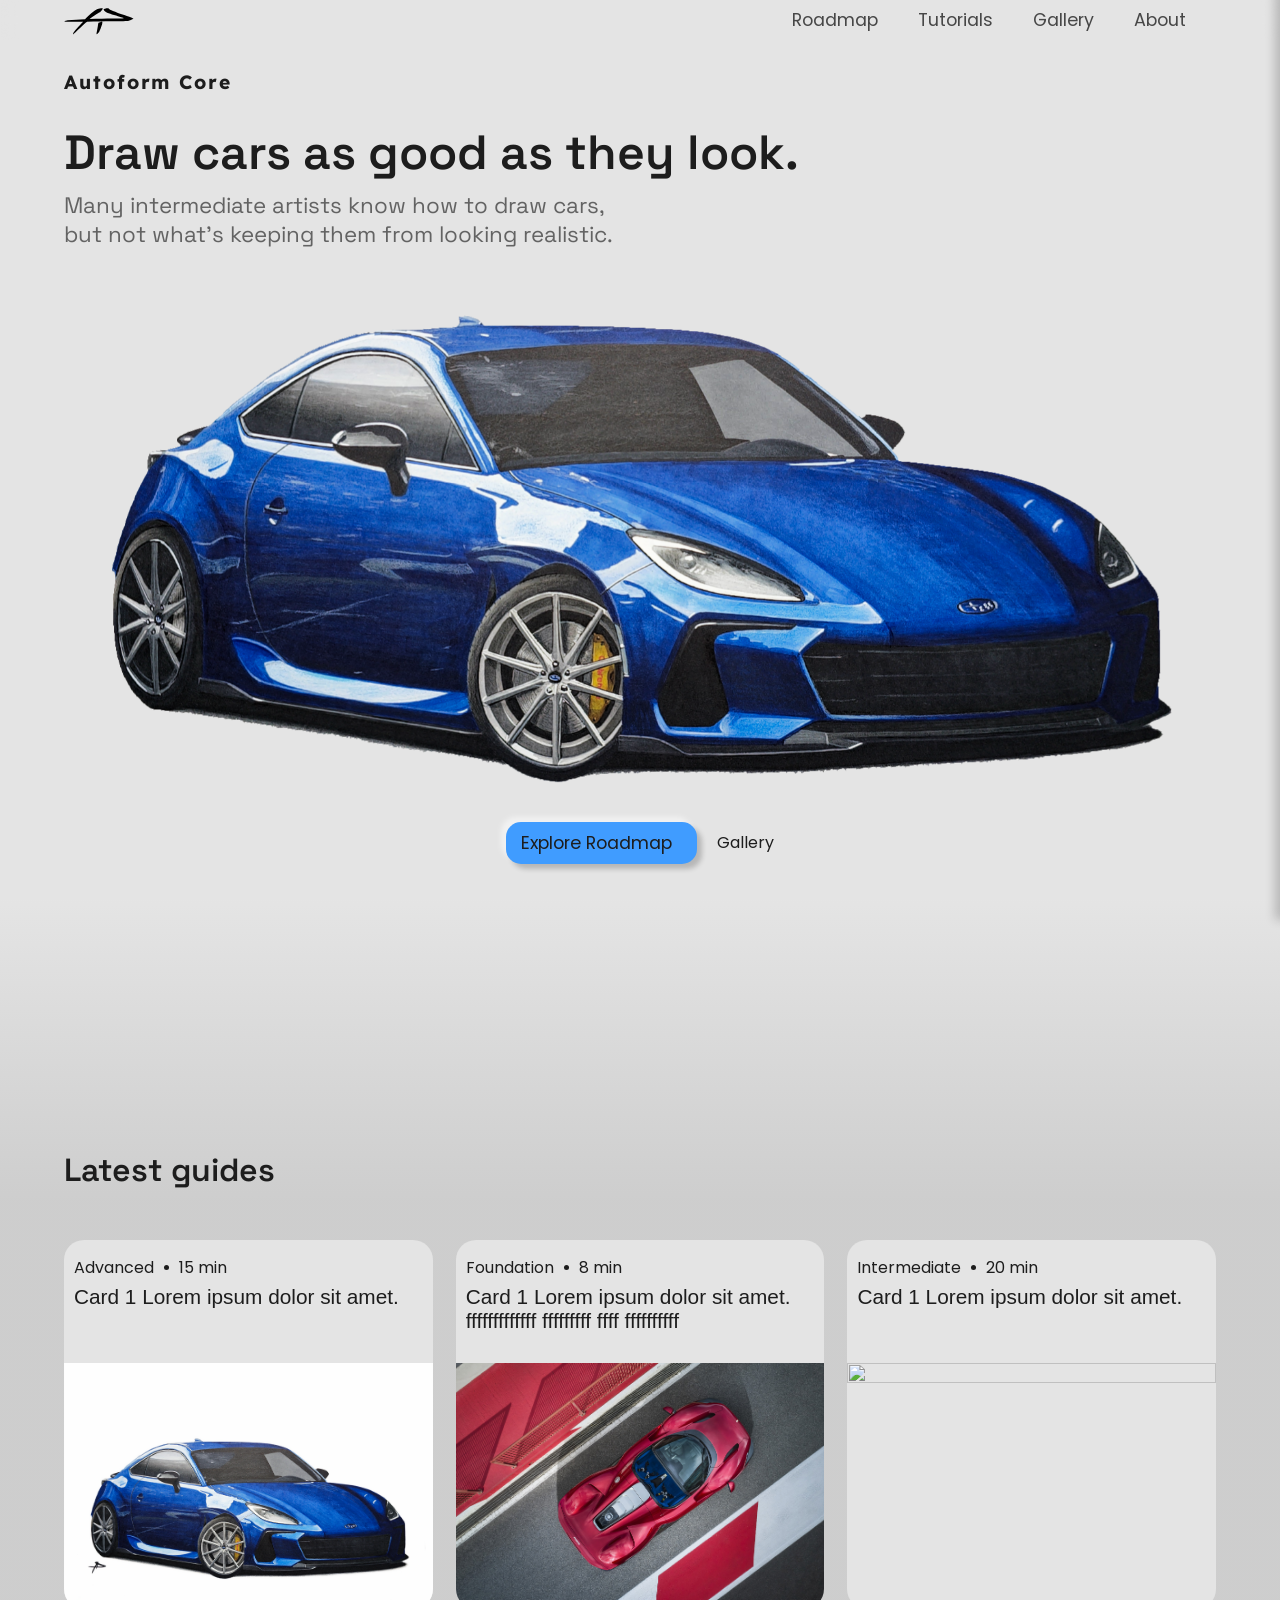
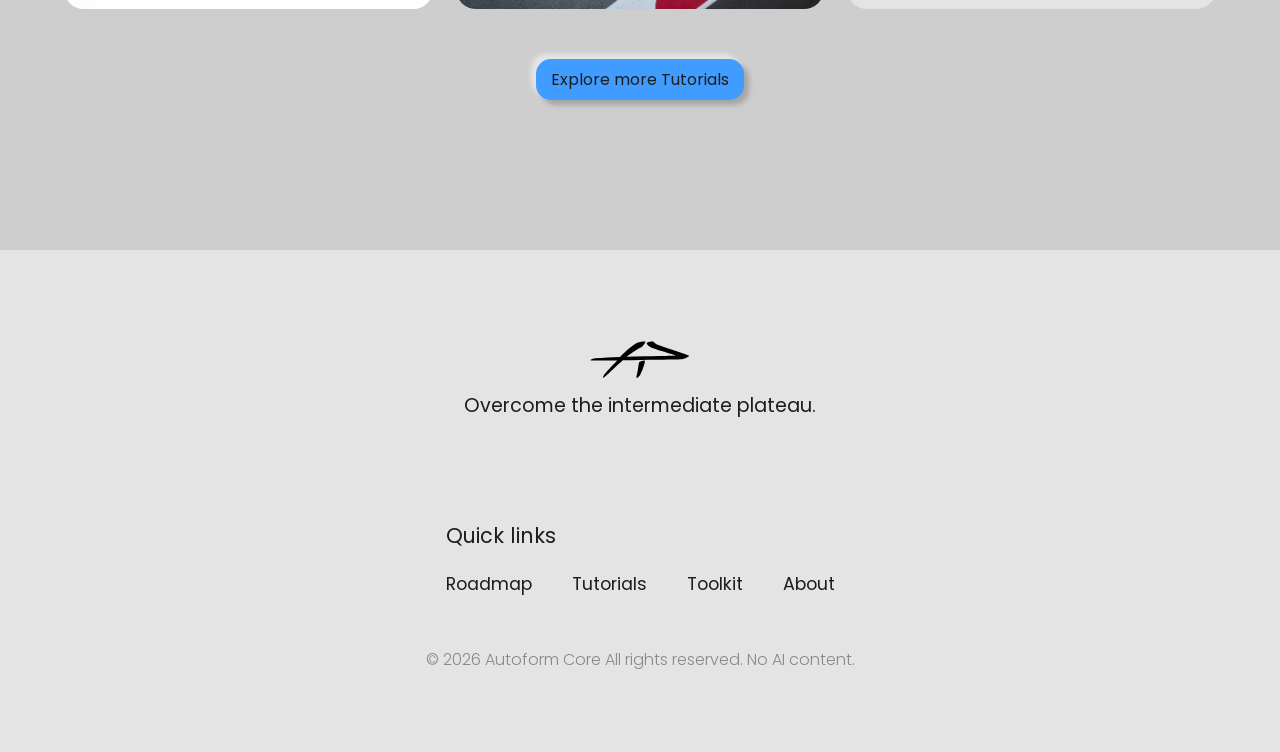
==== index.html @ 227c60c1 "first commit, home, roadmap, guide pages - all drafts" ====
<!DOCTYPE html>
<html lang="en">
<head>
    <meta charset="UTF-8">
    <meta name="viewport" content="width=device-width, initial-scale=1.0">
    <title>Autoform</title>
    <link rel="icon" type="image/x-icon" href="/assets/logos/ico-autoformcore.svg">
    <link rel="stylesheet" href="/css/styles.css">

    <link rel="preconnect" href="https://fonts.googleapis.com">
    <link rel="preconnect" href="https://fonts.gstatic.com" crossorigin>
    <link href="https://fonts.googleapis.com/css2?family=Lexend:wght@100..900&family=Poppins:wght@300;400;600;800&family=Space+Grotesk:wght@300..700&display=swap" rel="stylesheet">

    <link rel="stylesheet" href="https://cdnjs.cloudflare.com/ajax/libs/font-awesome/7.0.1/css/all.min.css" integrity="sha512-2SwdPD6INVrV/lHTZbO2nodKhrnDdJK9/kg2XD1r9uGqPo1cUbujc+IYdlYdEErWNu69gVcYgdxlmVmzTWnetw==" crossorigin="anonymous" referrerpolicy="no-referrer" />
</head>

<body>

    <!--NAVBAR-->
    <nav class="glass-material">
        <div class="container">
            <a class="logoAutoform" href="../">
                <img src="/assets/logos/autoformcoreMain.svg" width="70">
            </a>
            
            <a href="/roadmap/" class="navbarLinks">Roadmap</a>
            <a href="#" class="navbarLinks">Tutorials</a>
            <a href="#" class="navbarLinks">Gallery</a>
            <a href="#" class="navbarLinks">About</a>
            
            <label for="sidebarActive" class="openSidebar">
                <i class="fa-solid fa-bars"></i>
            </label>


        </div>
    </nav>

    <!--SIDEBAR-->
    <input type="checkbox" id="sidebarActive">
    
    <aside class="sidebar glass-material">
        <label for="sidebarActive" class="closeSidebar">
            <i class="fa-solid fa-xmark"></i>
        </label>

        <a href="/" class="sidebarLinks">Home</a>
        <a href="/roadmap/" class="sidebarLinks">Roadmap</a>
        <a href="#" class="sidebarLinks">Tutorials</a>
        <a href="#" class="sidebarLinks">Toolkit</a>
        <a href="#" class="sidebarLinks">About</a>
        <a href="#" class="sidebarLinks">Contact</a>
    </aside>

    <label for="sidebarActive" class="closeSidebarOverlay">
        <div class="overlay"></div>
    </label>
    

    <!--TITLE-->
    <section class="homepage-hero section-background1">
        <div class="section-title container">
            <div class="homepage-txt-logo appearAnimation">Autoform Core</div>
            <h1 class="fadeAnimation">Draw cars as good as they look.</h1>
            <h2 class="fadeAnimation">Many intermediate artists know how to draw cars, but not what's keeping them from looking realistic.</h2>
        </div>
        

        <img src="/assets/images/brzHeroTransparent.png" class="fadeAnimation">
    
        <div class="homepage-section-ctas">
            <a class="homepage-cta1 button-glass" href="./roadmap/">
                <div>Explore Roadmap</div>
                <i class="fa-solid fa-road"></i>
            </a>
            <a class="homepage-cta2 button-text" href="#">
                <div>Gallery</div>
            </a>
        </div>
    </section>

    <section class="homepage-section-latest section-background2">
        <div class="container">

            <h3>Latest guides</h3>

            <div class="homepage-container-latest">
                <a class="latest-card card-rise" href="#">
                    <div class="latest-metadata">
                        <p>Advanced</p>
                        <div></div>
                        <p>15 min</p>
                    </div>
                    <p class="latest-title">Card 1 Lorem ipsum dolor sit amet.</p>
                    <img class="latest-img" src="/assets/images/brz-whitebg.png">
                </a>

                <a class="latest-card card-rise" href="#">
                    <div class="latest-metadata">
                        <p>Foundation</p>
                        <div></div>
                        <p>8 min</p>
                    </div>
                    <p class="latest-title">Card 1 Lorem ipsum dolor sit amet. fffffffffffff fffffffff ffff ffffffffff</p>
                    <img class="latest-img" src="/assets/images/2022-Ferrari-Daytona-SP3-010-1080.jpg">
                </a>

                <a class="latest-card card-rise" href="#">
                    <div class="latest-metadata">
                        <p>Intermediate</p>
                        <div></div>
                        <p>20 min</p>
                    </div>
                    <p class="latest-title">Card 1 Lorem ipsum dolor sit amet.</p>
                    <img class="latest-img" src="/assets/images/20260308_144146.jpg">
                </a>
            </div>

            <a href="#" class="latest-cta button-glass">Explore more Tutorials</a>

        </div>
    </section>




    <!--FOOTER-->
    <footer>
        <div class="container">
            
            <div class="footerTitle">
                <img src="/assets/logos/autoformcoreMain.svg" width="100">
                <p>Overcome the intermediate plateau.</p>
            </div>

            <div class="footerConnect">
                <a href="#">
                    <i class="fa-brands fa-pinterest-p"></i>
                </a>
                <!--
                <a href="#">
                    <i class="fa-brands fa-instagram"></i>
                </a>
                -->
                <a href="#">
                    <i class="fa-regular fa-envelope"></i>
                </a>
            </div>

            <div class="footerExplore">
                <p>Quick links</p>
                <div class="footerExploreLinks">
                    <a href="#">Roadmap</a>
                    <a href="#">Tutorials</a>
                    <a href="#">Toolkit</a>
                    <a href="#">About</a>
                </div>
                
            </div>

            <div class="copyright">© 2026 Autoform Core All rights reserved. No AI content.</div>
    
        </div>
    </footer>

</body>
</html>
---- css/styles.css ----
/*-------
VARIABLES
-------*/
:root {
    --background1: oklch(92% 0 0);
    --background2: oklch(85% 0 0);

    --linkCol: lch(30% 0 0);

    --txt-main: oklch(23% 0 0);
    --txt-secondary: oklch(50% 0 0);

    --accent: oklch(70% 0.2 257);

    --navbarHeight: 40px;
}

* {
    margin: 0;
    padding: 0;
    box-sizing: border-box;
}

html {
    scroll-behavior: smooth;
    scroll-padding-top: var(--navbarHeight);
}

body {
    color: var(--txt-main);
    background-color: var(--background1);
    background-repeat: repeat-y;
    background-attachment: scroll;
}

/*-------------
UNIVERSAL ITEMS
-------------*/

h1 {
    text-wrap: balance;
    font-family: "space grotesk";
    font-weight: 600;
    font-size: clamp(2.5rem, 4vw, 3rem);
    text-align: center;
    width: 100%;
    text-align: left;
    color: var(--txt-main);
}

h2 {
    text-wrap: balance;
    font-family: "space grotesk";
    font-weight: 400;
    font-size: clamp(1.2rem, 1.8vw, 1.4rem);
    text-align: center;
    width: 100%;
    text-align: left;
    color: var(--txt-secondary);
}

h3 {
    font-family: "space grotesk", sans-serif;
    width: 100%;
    text-align: left;
    margin: 50px 0;
    font-weight: 600;
    font-size: 2rem;
    color: var(--txt-main);
}

h4 {
    font-family: "space grotesk", sans-serif;
    width: 100%;
    text-align: left;
    margin-top: 50px;
    margin-bottom: 20px;
    font-weight: 600;
    font-size: 1.5rem;
    color: var(--txt-main);
}

h6 {
    color: lime;
    text-align: left;
}

a {
    text-decoration: none;
    color: lime;
}

/*----
LAYOUT
----*/

.container {
    max-width: 1200px;
    width: 90%;
    margin: 0 auto;
}

.section-title {
    display: flex;
    flex-direction: column;
    align-items: center;
    justify-content: center;
    margin: auto 0;
    gap: .5rem;
}

.section-background1 {
    display: flex;
    flex-direction: column;
    align-items: center;
    width: 100%;
    background: var(--background1);
}

.section-background2 {
    display: flex;
    flex-direction: column;
    align-items: center;
    width: 100%;
    background: var(--background2);
}

/*--------
COMPONENTS
--------*/

.button-glass {
    display: block;
    width: fit-content;
    border-radius: 10px;
    padding: 8px 15px;
    border-radius: 15px;
    
    font-family: "poppins", sans-serif;
    font-size: 1rem;
    font-weight: 400;

    color: var(--txt-main); 
    background: var(--accent);
    box-shadow:-5px -5px 5px oklch(100% 0 0 / 0.5),
    5px 5px 5px oklch(0% 0 0 / 0.2);
}

.button-text {
    display: block;
    width: fit-content;
    
    font-family: "poppins", sans-serif;
    font-size: 1rem;
    font-weight: 400;

    color: var(--txt-main); 
}

.button-text:hover {
    text-decoration: underline;
}

.glass-material {
    background-color: oklch(92% 0 0 / 0.5);
    backdrop-filter: blur(8px);
    -webkit-backdrop-filter: blur(8px);
}

.card-rise:hover {
    transform: scale(1.01);
    box-shadow: 0 4px 10px lch(0 0 0 / 0.1);
}

/*METADATA*/


.metadata-overlay {
    margin-left: 50%;
    transform: translateX(-50%);
    position: absolute;
    top: 0;
    left: 0;
    display: flex;
    flex-direction: column;
    align-items: center;
    width: fit-content;
    gap: 10px;
}

.metadata-tags {
    display: flex;
    flex-direction: row;
    align-items: center;
    gap: 10px
}

.metadata-tags p {
    font-family: "poppins", sans-serif;
    font-weight: 400;
    font-size: 1.1rem;
    color: var(--txt-main);
    white-space: nowrap;
}

.metadata-tags div {
    width: 5px;
    height: 5px;
    border-radius: 999px;
    background-color: var(--txt-main);
}

.metadata-overlay-cta {
    font-family: "poppins", sans-serif;
    font-weight: 400;
    font-size: 1rem;
    color: var(--linkCol);
}

.metadata-overlay-cta:hover {
    text-decoration: underline;
}

/*NAVBAR*/

nav {
    height: var(--navbarHeight);
    width: 100%;
    position: fixed;
    display: flex;
    align-items: center;
    justify-content: center;
    top: 0;
    left: 0;
    z-index: 1000;
}

nav .container {
    position: relative;
    display: flex;
    flex-direction: row;
    align-items: center;
    justify-content: flex-start;
    height: 100%;
}

.logoAutoform {
    display: flex;
    margin-right: auto;
}

.navbarLinks {
    font-family: "poppins", sans-serif;
    font-weight: 400;
    font-size: 1.1rem;
    padding: 0 20px;
    height: 100%;
    display: flex;
    align-items: center;
    color: var(--linkCol);
    transition: .2s ease;
}

.navbarLinks:hover {
    color: var(--accent);
}

.openSidebar {
    padding: 0 10px;
    height: 100%;
    display: flex;
    align-items: center;
}

#sidebarActive {
    display: none;
}

@media(max-width: 800px) {
    .navbarLinks {
        display: none;
    }
    .openSidebar {
        margin-left: auto;
    }
}

/*SIDEBAR*/

.sidebar{
    z-index: 1002;
    position: fixed;
    transform: translateX(100%);
    display: flex;
    flex-direction: column;
    gap: 20px;
    top: 0;
    right: 0;
    height: 100vh;
    width: min(75%, 350px);
    transition: .2s ease-out;
    padding: 20px;
    box-shadow: 15px 0 10px 20px rgba(0, 0, 0, 0.2);
    border-left: 1px solid var(--borderCol);
}

.sidebarLinks {
    width: 100%;
    margin: 0 20px;
    font-family: "poppins", sans-serif;
    font-weight: 400;
    font-size: 1.3rem;
    color: var(--txt-main);
    transition: .2s ease-out;
}

.sidebarLinks:hover {
    color: var(--accent);
}

.closeSidebar, .openSidebar {
    font-size: 1.8rem;
    color: var(--txt-main);
    padding: 5px;
    cursor: pointer;
    width: fit-content;
}

#sidebarActive:checked ~ .sidebar {
    transform: translateX(0);
}

#sidebarActive:checked ~ .closeSidebarOverlay .overlay {
    visibility: visible;
    opacity: 1;
}

.overlay {
    visibility: hidden;
    z-index: 1001;
    position: fixed;
    top: 0;
    left: 0;
    width: 100%;
    height: 100vh;
    background-color: rgba(0, 0, 0, 0.2);
    backdrop-filter: blur(1px);
    -webkit-backdrop-filter: blur(1px);
    opacity: 0;
    transition: .5s ease;
}

/*FOOTER*/
footer {
    display: flex;
    padding: 80px 1vw;
    min-height: 400px;
    width: 100%;
    background: var(--background1);
}

footer .container {
    display: flex;
    flex-direction: column;
    align-items: center;
    gap: 5vh;
    flex: 1;
}

.footerTitle {
    display: flex;
    flex-direction: column;
    align-items: center;
    gap: 5px;
    color: var(--txt-main);
}

.footerTitle h4 {
    font-family: "lexend", sans-serif;
    font-size: min(2.2rem, 7vw);
}

.footerTitle p {
    font-family: "poppins", sans-serif;
    font-size: 1.2rem;
    font-weight: 400;
    text-align: center;
    text-wrap-style: balance;
}

.footerTitle strong {
    font-family: "poppins", sans-serif;
    font-size: 1.2rem;
    font-weight: 400;
}

.footerExplore{
    width: fit-content;
    display: flex;
    flex-direction: column;
    flex-wrap: wrap;
    justify-content: center;
    gap: 5px;
}

.footerExplore p {
    padding: 10px 20px;
    font-family: "poppins", sans-serif;
    color: var(--txt-main);
    font-size: 1.3rem;
}

.footerExplore .footerExploreLinks {
    display: flex;
    flex-direction: row;
    flex-wrap: wrap;
}

.footerExplore a {
    margin: 5px 20px;
    width: fit-content;
    font-family: "poppins", sans-serif;
    font-size: 1.1rem;
    color: var(--txt-main);
    transition: .2s ease;
}

.footerExplore a:hover {
    color: lch(0 0 0 / 0.4);
}

.footerConnect {
    display: flex;
    flex-direction: row;
    align-items: center;
    justify-content: center;
    gap: 20px;
}

.footerConnect i {
    font-size: 1.5rem;
    color: var(--txt-main);
    transition: .2s ease-out;
}

.footerConnect i:hover {
    transform: translateY(-3px);
}

.footerConnect .fa-pinterest-p:hover {
    color: lch(48% 86 35.15);
    text-shadow: 0 3px 5px lch(0 0 0 / .5);
}

.footerConnect .fa-envelope:hover {
    color: lch(45% 86 304.84);
    text-shadow: 0 3px 5px lch(0 0 0 / .5);
}

.copyright {
    text-align: left;
    font-family: "poppins", sans-serif;
    font-size: 1rem;
    font-weight: 300;
    color: lch(0 0 0 / 0.4);
}


/*------
HOMEPAGE
------*/

/*HERO*/
.homepage-hero {
    overflow: hidden;
    padding-top: var(--navbarHeight);
    min-height: 100vh;
}

.homepage-hero .section-title {
    align-items: flex-start;
}

.homepage-hero h1 {
    font-weight: 600;
    text-align: left;
}

.homepage-hero h2 {
    text-align: left;
    max-width: 900px;
    text-wrap: balance;
}

.homepage-txt-logo {
    margin-bottom: 20px;
    color: var(--txt-main);
    font-family: "Lexend", sans-serif;
    font-weight: 700;
    letter-spacing: .1em;
    font-size: 1.2rem ;
}

.homepage-hero img {
    margin-top: auto;
    width: 95vw;
    max-width: 1100px;
}

.homepage-section-ctas {
    margin: 4vh 0;
    display: flex;
    flex-direction: row;
    align-items: center;
    justify-content: center;
    gap: 20px;
}

.homepage-section-ctas .homepage-cta1 {
    display: flex;
    flex-direction: row;
    align-items: center;
    justify-content: center;
    gap: 10px;

    font-size: 1rem;
    font-weight: 400;
}

.homepage-cta1 div,
.homepage-cta1 i {
    font-size: 1.1rem;
    transition: .2s ease;
}

/*LATEST TUTORIALS*/

.homepage-section-latest {
    background: linear-gradient(
        var(--background1) 0,
        var(--background2) 300px,
        var(--background2) 100%
    );
    padding: 200px 0 100px 0;
}

.homepage-section-latest .container {
    display: flex;
    flex-direction: column;
    align-items: center;
    justify-content: center;
}

.homepage-container-latest {
    display: flex;
    flex-direction: row;
    align-items: stretch;
    justify-content: space-between;
    width: 100%;
}

.latest-card {
    padding-top: 15px;
    overflow: hidden;
    position: relative;
    display: flex;
    flex-direction: column;
    width: 32%;
    border-radius: 20px;
    background-color: var(--background1);
    box-shadow: 0 3px 7px oklch(0% 0 0 / 0);
    transition: .2s ease-out;
}

.latest-metadata {
    padding: 0 10px;
    display: flex;
    flex-direction: row;
    align-items: center;
    gap: 10px;
    font-family: "poppins", sans-serif;
    font-weight: 400;
    font-size: 1rem;
    color: var(--txt-main);
}

.latest-metadata div {
    height: 5px;
    width: 5px;
    border-radius: 999px;
    background-color: var(--txt-main);
}

.latest-img {
    margin-top: auto;
    overflow: hidden;
    object-fit: cover;
    aspect-ratio: 3/2;
    width: 100%;
}

.latest-title {
    padding: 0 10px;
    margin-top: 5px;
    margin-bottom: 30px;
    font-family: sans-serif;
    font-weight: 400;
    font-size: 1.3rem;
    color: var(--txt-main);
}

.latest-cta {
    margin: 50px;
}

@media(max-width: 1000px) {
    .homepage-container-latest {
        flex-direction: column;
        gap: 20px;
    }

    .latest-card {
        width: 100%;
    }
}



/*----------
ROADMAP PAGE
----------*/


.roadmap-hero {
    padding-top: var(--navbarHeight);
    display: flex;
    flex-direction: column;
    align-items: center;
    justify-content: flex-start;
}

.roadmap-hero .section-title {
    margin: 10vh 0;
    gap: 3vh;
}

.roadmap-body h6 {
    font-family: "poppins", sans-serif;
    font-size: 1.3rem;
    font-weight: 600;
    width: 100%;
    letter-spacing: 0.1em;
    text-align: left;
    color: var(--txt-main);
}

.roadmap-body h3 {
    margin-top: 10px;
}

.roadmap-stage {
    margin-top: 20px;
    margin-bottom: 150px;
    position: relative;
    display: flex;
    flex-direction: column;
    align-items: center;
    width: 100%;
    border-radius: 15px;
        overflow: hidden;
        transition: .3s ease-out;
}

.roadmap-stage .metadata-overlay {
    margin-top: 20px;
}

.roadmap-stage img {
    z-index: -1;
    width: min(100%, 95vw);
    aspect-ratio: 4/2;
    object-fit: cover;
    object-position: center 60%;
}

/*---------
APPROACH PAGES
---------*/

/*THUMBNAIL*/
.approach-thumbnail {
    padding-top: var(--navbarHeight);
    display: flex;
    flex-direction: column;
    align-items: center;
    justify-content: flex-start;
}

.approach-thumbnail .section-title {
    margin: 10vh 0;
    gap: 10px;   
}

.approach-thumbnail h2 {
    font-size: 1.5rem;
}

.approach-section-core {
    height: 600px;
}

/*CONTENT*/
.approach-section-content h3 {
    font-family: "space grotesk";
    margin-top: 150px;
    margin-bottom: 30px;
}

.approach-pharagraph {
    margin: 20px 0;
    font-family: "poppins", sans-serif;
    font-weight: 400;
    font-size: 1.1rem;
    width: 100%;
    text-align: left;
    color: var(--txt-main);
}








/*-------
ANIMATIONS
--------*/
@keyframes appear {
    from {
        opacity: 0;
        transform: translateX(-30px);
    }
    to {
        opacity: 1;
        transform: translateX(0px);
    }
}

.appearAnimation {
    opacity: 0;
    transform: translateX(-30px);
    animation: appear 0.2s ease-out forwards;
}

@keyframes fade {
    from {
        opacity: 0;
    }
    to {
        opacity: 1;
    }
}

.fadeAnimation {
    opacity: 0;
    animation: fade 0.3s ease-out forwards;
}
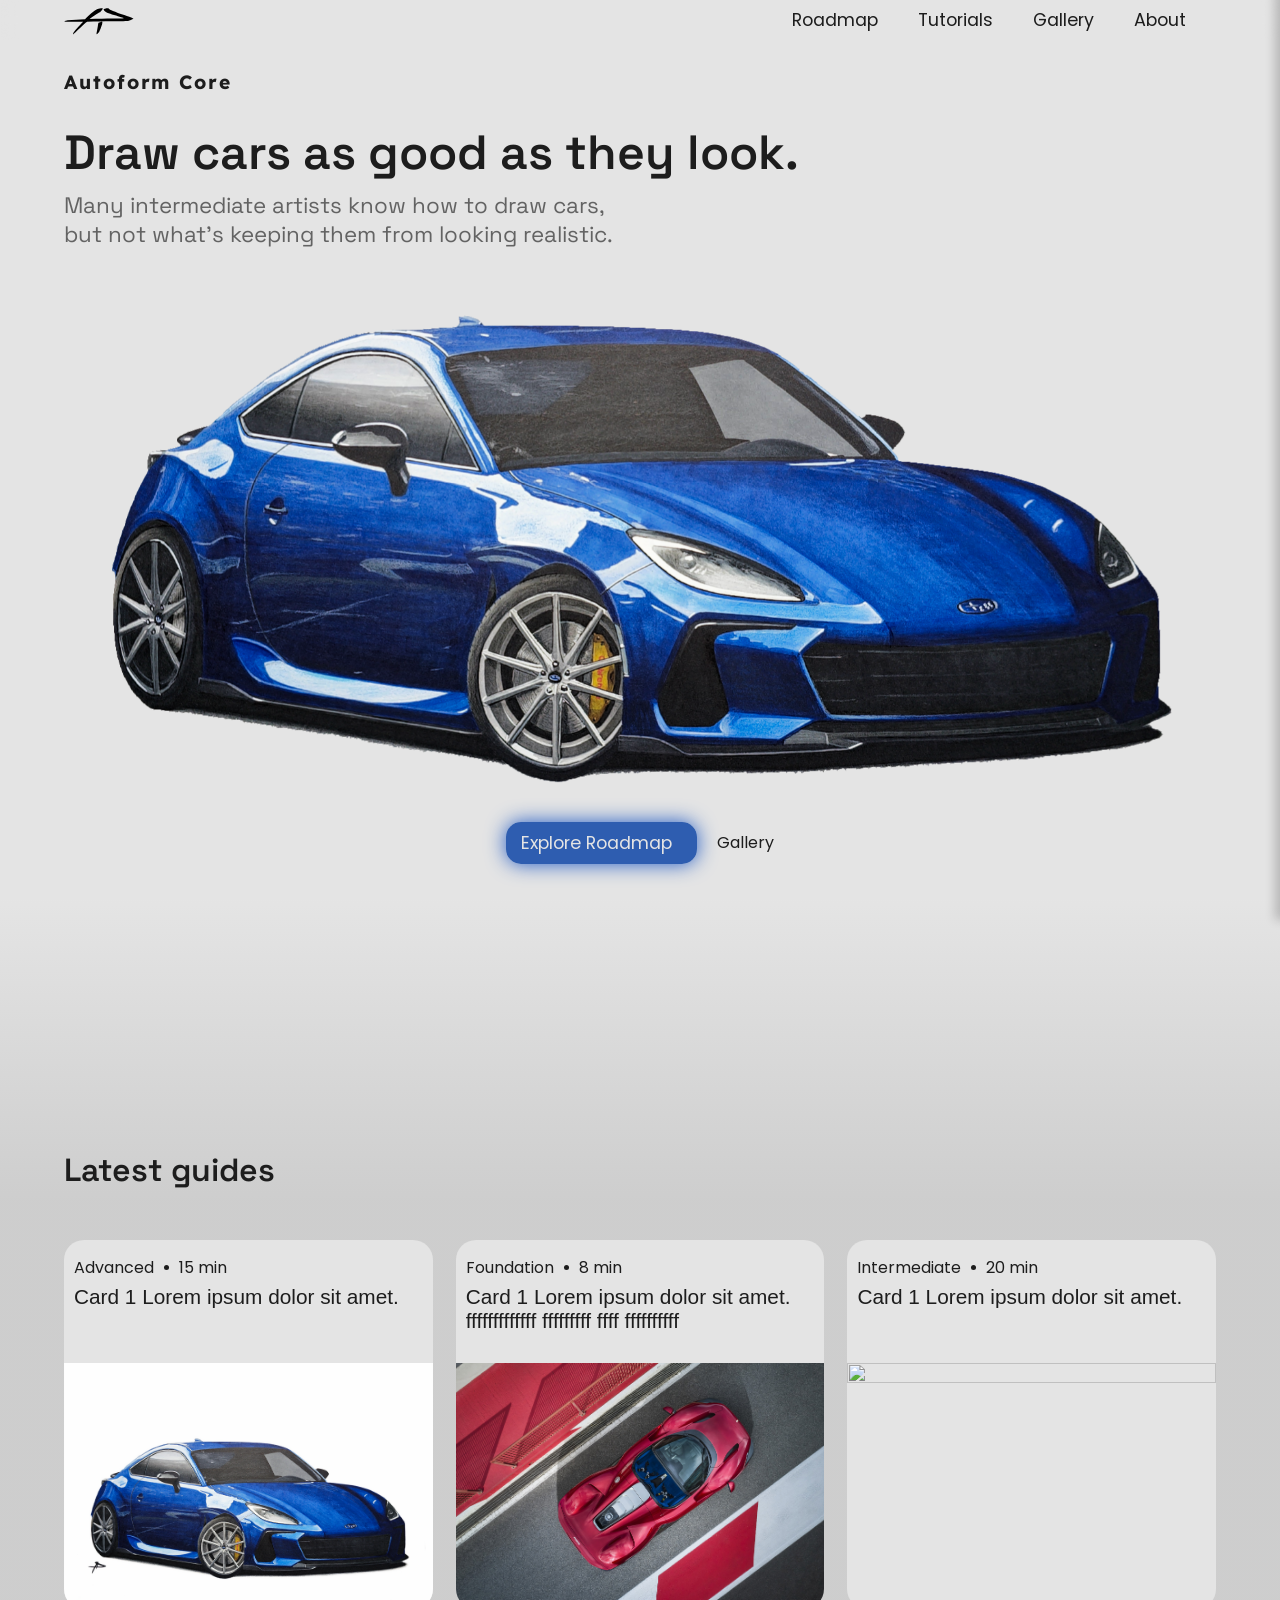
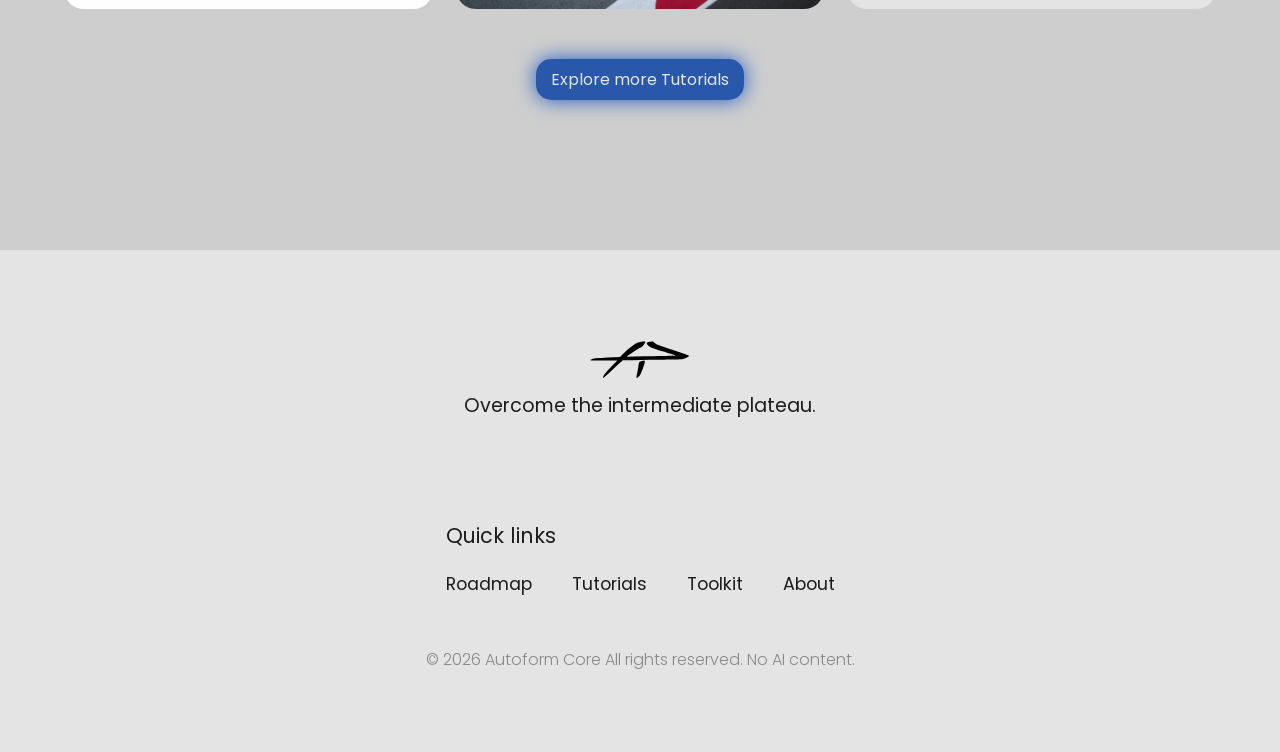
==== commit b64b6e72: "added a draft carousel" ====
--- a/index.html
+++ b/index.html
@@ -19,7 +19,7 @@
     <!--NAVBAR-->
     <nav class="glass-material">
         <div class="container">
-            <a class="logoAutoform" href="../">
+            <a class="logoAutoform" href="/">
                 <img src="/assets/logos/autoformcoreMain.svg" width="70">
             </a>
             
@@ -69,7 +69,7 @@
         <img src="/assets/images/brzHeroTransparent.png" class="fadeAnimation">
     
         <div class="homepage-section-ctas">
-            <a class="homepage-cta1 button-glass" href="./roadmap/">
+            <a class="homepage-cta1 button-pimary" href="/roadmap/">
                 <div>Explore Roadmap</div>
                 <i class="fa-solid fa-road"></i>
             </a>
@@ -116,7 +116,7 @@
                 </a>
             </div>
 
-            <a href="#" class="latest-cta button-glass">Explore more Tutorials</a>
+            <a href="#" class="latest-cta button-pimary">Explore more Tutorials</a>
 
         </div>
     </section>
--- a/css/styles.css
+++ b/css/styles.css
@@ -10,7 +10,8 @@
     --txt-main: oklch(23% 0 0);
     --txt-secondary: oklch(50% 0 0);
 
-    --accent: oklch(70% 0.2 257);
+    --accent: oklch(49.539% 0.17645 261.435);
+    --accent-transparent: oklch(39.539% 0.17645 261.435 / 0.8);
 
     --navbarHeight: 40px;
 }
@@ -81,7 +82,7 @@
 }
 
 h6 {
-    color: lime;
+    font-family: "space grotesk", sans-serif;
     text-align: left;
 }
 
@@ -129,7 +130,7 @@
 COMPONENTS
 --------*/
 
-.button-glass {
+.button-pimary {
     display: block;
     width: fit-content;
     border-radius: 10px;
@@ -140,10 +141,9 @@
     font-size: 1rem;
     font-weight: 400;
 
-    color: var(--txt-main); 
-    background: var(--accent);
-    box-shadow:-5px -5px 5px oklch(100% 0 0 / 0.5),
-    5px 5px 5px oklch(0% 0 0 / 0.2);
+    color: var(--background1); 
+    background: var(--accent-transparent);
+    box-shadow: 0 0 20px var(--accent);
 }
 
 .button-text {
@@ -257,7 +257,7 @@
     height: 100%;
     display: flex;
     align-items: center;
-    color: var(--linkCol);
+    color: var(--txt-main);
     transition: .2s ease;
 }
 
@@ -646,12 +646,12 @@
 
 .roadmap-body h6 {
     font-family: "poppins", sans-serif;
-    font-size: 1.3rem;
-    font-weight: 600;
+    font-size: 1.5rem;
+    font-weight: 400;
     width: 100%;
     letter-spacing: 0.1em;
     text-align: left;
-    color: var(--txt-main);
+    color: var(--txt-secondary);
 }
 
 .roadmap-body h3 {
@@ -667,8 +667,8 @@
     align-items: center;
     width: 100%;
     border-radius: 15px;
-        overflow: hidden;
-        transition: .3s ease-out;
+    overflow: hidden;
+    transition: .3s ease-out;
 }
 
 .roadmap-stage .metadata-overlay {
@@ -678,9 +678,19 @@
 .roadmap-stage img {
     z-index: -1;
     width: min(100%, 95vw);
-    aspect-ratio: 4/2;
+    aspect-ratio: 3/2;
     object-fit: cover;
     object-position: center 60%;
+}
+
+@media(max-width: 1000px) {
+    .roadmap-stage .metadata-overlay {
+        margin-top: 10px;
+    }
+
+    .roadmap-stage .metadata-overlay {
+        gap: 5px;
+    }
 }
 
 /*---------
@@ -705,8 +715,33 @@
     font-size: 1.5rem;
 }
 
+
+/*CORE TUTORIALS CAROUSEL*/
 .approach-section-core {
     height: 600px;
+}
+
+.approach-carousel {
+    display: flex;
+    overflow-x: auto;
+    overflow-y: hidden;
+    height: 400px;
+    width: 100%;
+    gap: 50px;
+    scrollbar-width: none;
+    scroll-snap-type: x mandatory;
+}
+
+.approach-carousel::-webkit-scrollbar {
+    display: none;
+}
+
+.carousel-card {
+    height: 400px;
+    flex: 0 0 400px;
+    background-color: rgba(0, 119, 255, 0.479);
+    scroll-snap-align: start;
+    scroll-snap-stop: always;
 }
 
 /*CONTENT*/
